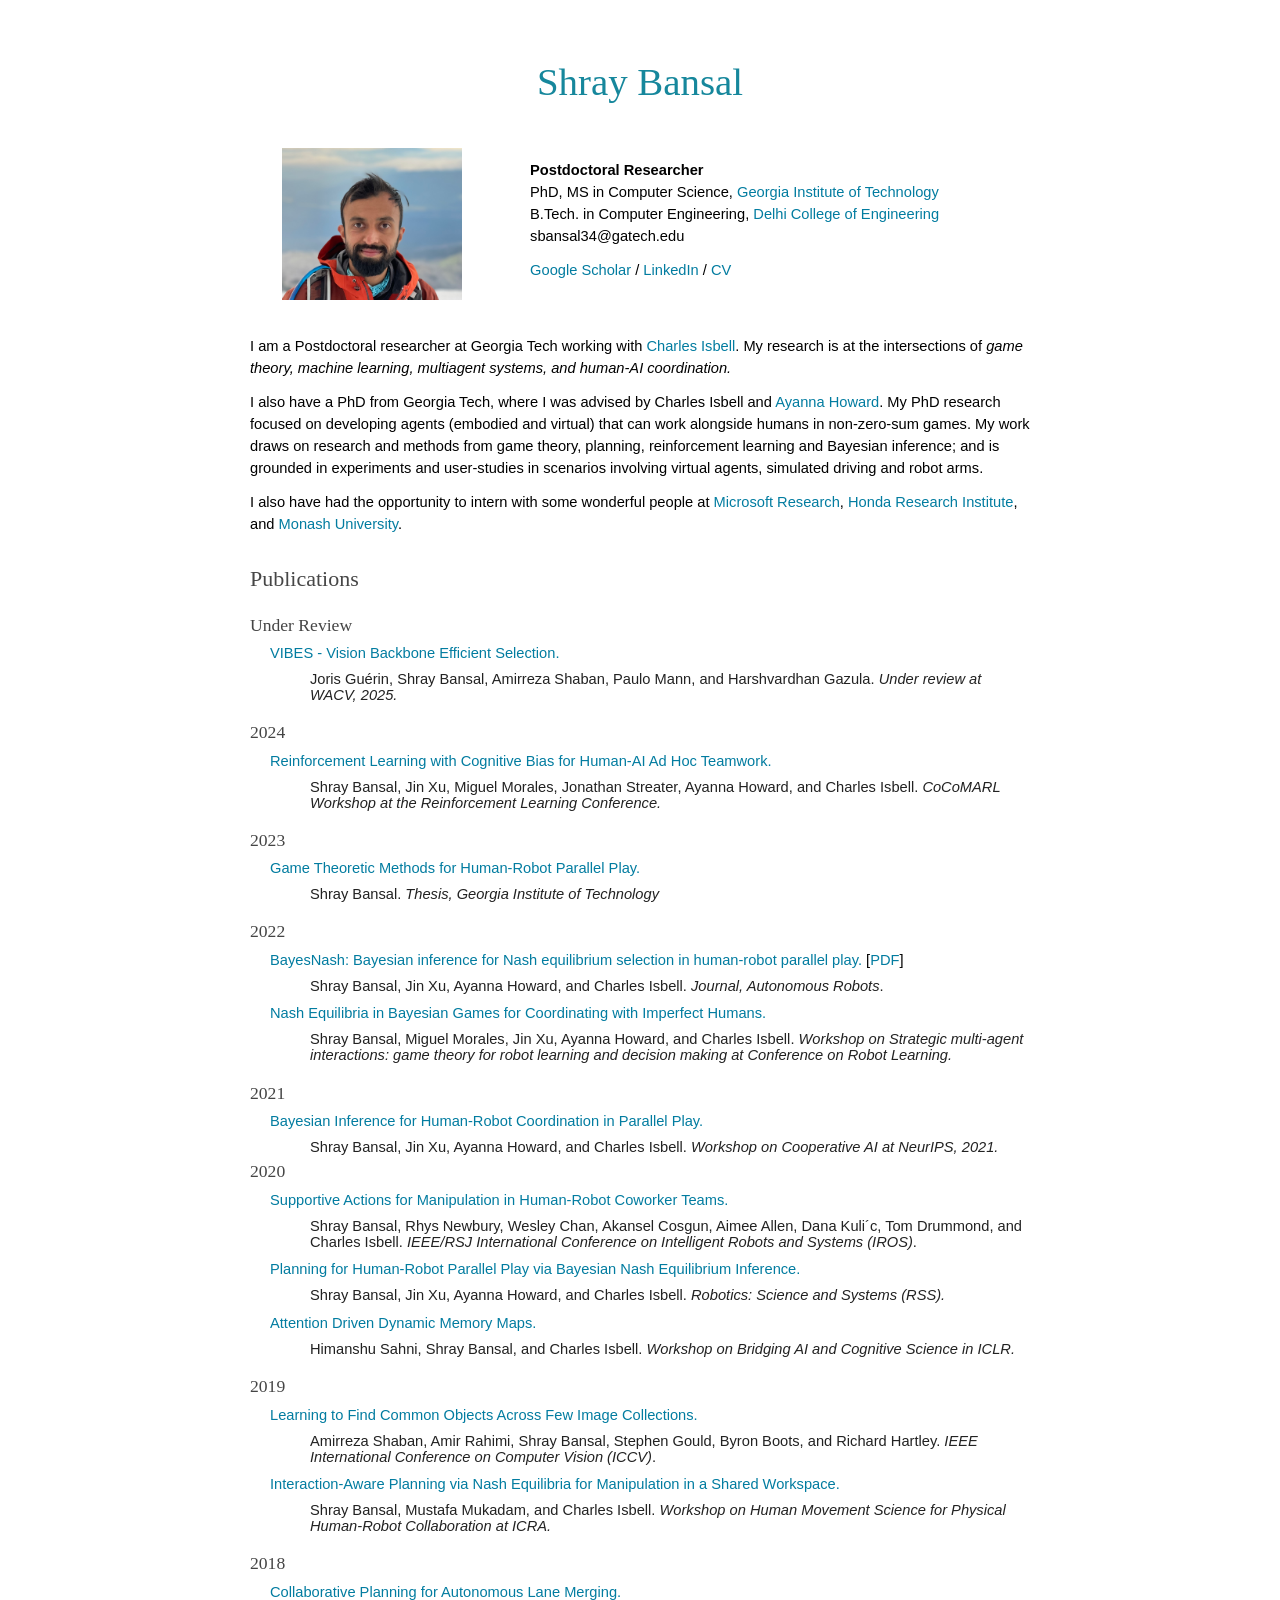
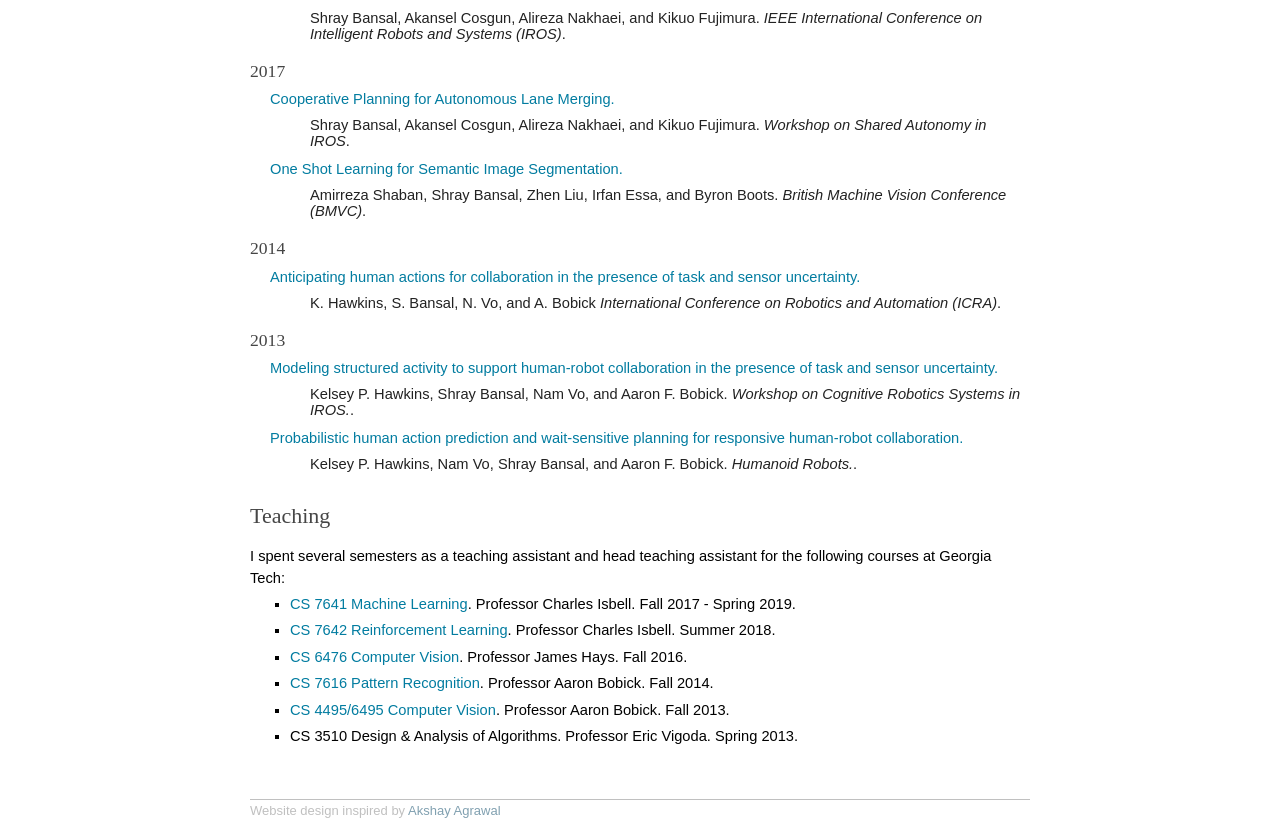
==== index.html @ dee8fccc "fixed issue so photo and text go side by side" ====
<!DOCTYPE html PUBLIC "-//W3C//DTD XHTML 1.1//EN"
  "http://www.w3.org/TR/xhtml11/DTD/xhtml11.dtd">
<html xmlns="http://www.w3.org/1999/xhtml" xml:lang="en">
<head>
<meta name="generator" content="jemdoc, see http://jemdoc.jaboc.net/" />
<meta http-equiv="Content-Type" content="text/html;charset=utf-8" />
<link rel="stylesheet" href="jemdoc.css" type="text/css" />
<meta
  name="viewport"
  content="width=device-width,initial-scale=1,maximum-scale=1,user-scalable=no"/>
<meta http-equiv="X-UA-Compatible" content="IE=edge,chrome=1"/>
<meta name="HandheldFriendly" content="true"/>
<title>Shray Bansal</title>
</head>

<body>
<div id="layout-content">
<div id="toptitle">
<h1>Shray Bansal</h1>
</div>

<!-- <div id="boxed"> -->
<div class="sidebyside">
  <img src="media/images/shray_mount_pot.jpg" alt="Photo of Shray."
       width="180rem" height="152rem" />
</div>
<div class="sidebyside">
  <p>
  <b>Postdoctoral Researcher</b><br />
  PhD, MS in Computer Science,
  <a href="https://www.gatech.edu/">Georgia Institute of Technology</a><br />
  B.Tech. in Computer Engineering, <a href="https://dtu.ac.in/">Delhi College of Engineering</a><br />
  <!-- <a href="/cdn-cgi/l/email-protection" class="__cf_email__" data-cfemail="4d2c263e252c34262c0d2e3e633e392c232b223f2963282938">[email&#160;protected]</a></p> -->
  sbansal34@gatech.edu  
  <p><a href="https://scholar.google.com/citations?user=e-GEqxoAAAAJ&hl=en&view_op=list_works&sortby=pubdate">Google Scholar</a> /
  <!-- <a href="https://github.com/shray/">Github</a> /  -->
  <a href="https://www.linkedin.com/in/shrayb/">LinkedIn</a> /
  <a href = "media/resume.pdf">CV</a>
</div>
<!-- </div> -->

<p>
I am a Postdoctoral researcher at Georgia Tech working with <a href="https://provost.wisc.edu/meet-the-provost/">Charles Isbell</a>. 
My research is at the intersections of <em> game theory, machine learning, multiagent systems, and human-AI coordination. </em>
<!-- During my PhD, I derived machine learning methods
from game-theoretic concepts to enable embodied agents to cooperate with and complete tasks around human agents without access to human data; 
and used human studies to understand the actual interaction that develops between these agents.  -->
</p>
<p>
    I also have a PhD from Georgia Tech, where I was advised by Charles Isbell and <a href="https://engineering.osu.edu/about/office-dean/about-dean-ayanna-howard">Ayanna Howard</a>.
    My PhD research focused on developing agents (embodied and virtual) that can work alongside humans in non-zero-sum games. My work draws on research and methods from game theory, planning, 
    reinforcement learning and Bayesian inference; and is grounded in experiments and user-studies in scenarios involving virtual agents, simulated driving and robot arms.
        
    
    <!-- This work was grounded in experiments and userFor this, I derived machine learning methods from game-theoretic concepts to enable cooperation without access to prior interaction data in settings involving humans and
    (virtual and embodied) agents.   -->

<p>
I also have had the opportunity to intern with some wonderful people at <a href="https://www.microsoft.com/en-us/research/">Microsoft Research</a>, <a href="https://usa.honda-ri.com/">Honda Research Institute</a>, 
and <a href="https://www.monash.edu/">Monash University</a>. 

<!-- with Dan Bohus and Eyal Ofek, and Honda Research Institute 
with Akansel Cosgun and Alireza Nakhaei. I also enjoyed a research summer visit to Monash University to work with Akansel Cosgun and Tom Drummond.  -->
</p>
<!-- In my Masters, my research focused on modeling and predicting human behavior from visual data, where I was advised my <a href="">Aaron Bobick</a>. 
I also worked on some interesting projects in Computer Vision and robotics. As an undergrad, I got to work on parallelization and
 GPU programming before it was cool.   -->



</p>

<a name="pubs"></a>
<h2>Publications</h2>

<h3>Under Review</h3>
<dl>
    <dt class="paper">
    <a href="">
        VIBES - Vision Backbone Efficient Selection. </a> 
    </dt>
    <dd class="paperdetails">
        Joris Guérin, Shray Bansal, Amirreza Shaban, Paulo Mann, and Harshvardhan Gazula.
    <i>Under review at WACV, 2025.</i>
    </dd>
</dl>


<h3>2024</h3>
<dl>
    <dt class="paper">
    <a href="https://openreview.net/pdf?id=fY0b4fvtlx">
        Reinforcement Learning with Cognitive Bias for Human-AI Ad Hoc Teamwork.    </a> 
    </dt>
    <dd class="paperdetails">
        Shray Bansal, Jin Xu, Miguel Morales, Jonathan Streater, Ayanna Howard, and Charles Isbell.
    <i>CoCoMARL Workshop at the Reinforcement Learning Conference.</i>
    </dd>
</dl>

<h3>2023</h3>

<dl>
    <dt>
    <a href="https://repository.gatech.edu/server/api/core/bitstreams/08b1aa26-e6e4-4cf1-98d6-054b0cccb37b/content">
        Game Theoretic Methods for Human-Robot Parallel Play.
    </a>
    </dt>
    <dd class="paperdetails">
    Shray Bansal.
    <i>Thesis, Georgia Institute of Technology</i>
    </dd>
</dl>

<h3>2022</h3>

<dl>
    <dt class="paper">
    <a href="https://link.springer.com/article/10.1007/s10514-021-10023-8">
        BayesNash: Bayesian inference for Nash
        equilibrium selection in human-robot parallel play.
    </a> 
    [<a href="assets/papers/bayes_nash_AURO21_official.pdf">PDF</a>]
    </dt>
    <dd class="paperdetails">
    Shray Bansal, Jin Xu, Ayanna Howard, and Charles Isbell.
    <i>Journal, Autonomous Robots</i>.
    </dd>
</dl>

<dl>
    <dt class="paper">
    <a href="assets/papers/bansal22nash.pdf">
        Nash Equilibria in Bayesian Games for Coordinating with Imperfect Humans.
    </a>
    </dt>
    <dd class="paperdetails">
        Shray Bansal, Miguel Morales, Jin Xu, Ayanna Howard, and Charles Isbell.
    <i>Workshop on Strategic multi-agent interactions: game
        theory for robot learning and decision making at Conference on Robot Learning.</i>
    </dd>
</dl>

<h3>2021</h3>
<dl>
    <dt class="paper">
    <a href="assets/papers/bansal21bayesian.pdf">
        Bayesian Inference for Human-Robot
        Coordination in Parallel Play.
    </dt>
    <dd class="paperdetails">
        Shray Bansal, Jin Xu, Ayanna Howard, and Charles Isbell. 
    <i>Workshop on Cooperative AI at NeurIPS, 2021.</i>
    </dd>
</dl>

<h3>2020</h3>
<dl>
    <dt class="paper">
    <a href="assets/papers/bansal20supportive.pdf">
        Supportive Actions for Manipulation in Human-Robot Coworker Teams.
    </a>
    </dt>
    <dd class="paperdetails">
        Shray Bansal, Rhys Newbury, Wesley Chan, Akansel Cosgun, Aimee Allen, Dana Kuli´c, Tom Drummond,
        and Charles Isbell.
    <i> IEEE/RSJ
        International Conference on Intelligent Robots and Systems (IROS)</i>.
    </dd>
</dl>

<dl>
    <dt class="paper">
    <a href="https://www.roboticsproceedings.org/rss16/p042.pdf">
        Planning for Human-Robot Parallel Play via
        Bayesian Nash Equilibrium Inference. 
    </a>
    </dt>
    <dd class="paperdetails">
        Shray Bansal, Jin Xu, Ayanna Howard, and Charles Isbell. 
    <i>Robotics: Science and Systems (RSS).</i>
    </dd>
</dl>

<dl>
    <dt class="paper">
    <a href="https://baicsworkshop.github.io/pdf/BAICS_18.pdf">
        Attention Driven Dynamic Memory Maps.
        </a> 
    </dt>
    <dd class="paperdetails">
        Himanshu Sahni, Shray Bansal, and Charles Isbell. 
    <i>Workshop
        on Bridging AI and Cognitive Science in ICLR.</i>
    </dd>
</dl>

<h3>2019</h3>
<dl>
    <dt class="paper">
    <a href="https://openaccess.thecvf.com/content_ICCV_2019/papers/Shaban_Learning_to_Find_Common_Objects_Across_Few_Image_Collections_ICCV_2019_paper.pdf">
        Learning to Find Common Objects
        Across Few Image Collections.
    </a>
    </dt>
    <dd class="paperdetails">
        Amirreza Shaban, Amir Rahimi, Shray Bansal, Stephen Gould, Byron Boots, and Richard Hartley.
    <i>IEEE International Conference on Computer Vision (ICCV)</i>.
    </dd>
</dl>

<dl>
    <dt class="paper">
    <a href="http://hms2019icra.mit.edu/wp-content/uploads/2019/05/Bansal.pdf">
        Interaction-Aware Planning via Nash Equilibria for
        Manipulation in a Shared Workspace.
    </a>
    <!-- [<a href="http://hms2019icra.mit.edu/wp-content/uploads/2019/05/Bansal.pdf">PDF</a>] -->
    </dt>
    <dd class="paperdetails">
        Shray Bansal, Mustafa Mukadam, and Charles Isbell.
    <i>Workshop on Human Movement Science for Physical Human-Robot
        Collaboration at ICRA.</i>
    </dd>
</dl>

<h3>2018</h3>
<dl>
    <dt class="paper">
    <a href="https://arxiv.org/pdf/1808.02550">
        Collaborative Planning for
        Autonomous Lane Merging.
    </a>
    </dt>
    <dd class="paperdetails">
        Shray Bansal, Akansel Cosgun, Alireza Nakhaei, and Kikuo Fujimura. 
    <i>IEEE International Conference on Intelligent Robots and Systems (IROS)</i>.
    </dd>
</dl>

<h3>2017</h3>
<dl>
    <dt class="paper">
    <a href="assets/papers/bansal18collaborative.pdf">
        Cooperative Planning for
        Autonomous Lane Merging.
    </a>
    </dt>
    <dd class="paperdetails">
        Shray Bansal, Akansel Cosgun, Alireza Nakhaei, and Kikuo Fujimura. 
        <i>Workshop on Shared Autonomy in IROS</i>.
    </dd>
</dl>

<dl>
    <dt class="paper">
    <a href="https://arxiv.org/pdf/1709.03410">One Shot Learning for Semantic
        Image Segmentation.</a>
    </dt>
    <dd class="paperdetails">
        Amirreza Shaban, Shray Bansal, Zhen Liu, Irfan Essa, and Byron Boots.
    <i>British Machine Vision Conference (BMVC)</i>.
    </dd>
</dl>

<h3>2014</h3>
<dl>
  <dt class="paper">
  <a href="https://repository.gatech.edu/server/api/core/bitstreams/9cced9b8-6d47-42d0-8b3e-4bc27c5067c7/content">Anticipating human actions for collaboration in the presence
    of task and sensor uncertainty.</a> 
  </dt>
  <dd class="paperdetails">
    K. Hawkins, S. Bansal, N. Vo, and A. Bobick 
    <i>International Conference on Robotics and Automation (ICRA)</i>.
 </dd>
</dl>

<h3>2013</h3>
<dl>
  <dt class="paper">
    <a href="https://renaud-detry.net/events/crs2013/papers/Hawkins.pdf"> Modeling structured activity to support
    human-robot collaboration in the presence of task and sensor uncertainty.</a>
</dt>
  <dd class="paperdetails">
    Kelsey P. Hawkins, Shray Bansal, Nam Vo, and Aaron F. Bobick. 
    <i>Workshop on Cognitive Robotics
        Systems in IROS.</i>.
 </dd>
</dl>

<dl>
    <dt class="paper">
        <a href="https://repository.gatech.edu/server/api/core/bitstreams/afbe0fba-16c5-4cf7-8fdb-8bea0f1c852f/content">Probabilistic human action prediction and
        wait-sensitive planning for responsive human-robot collaboration.</a>
    </dt>
    <dd class="paperdetails">
      Kelsey P. Hawkins, Nam Vo, Shray Bansal, and Aaron F. Bobick. 
      <i>Humanoid Robots.</i>.
   </dd>
  </dl>

<a name="teaching"></a>
<h2>Teaching</h2>
<p>I spent several semesters as a teaching assistant and head teaching assistant for the following courses at Georgia Tech:</p>
<ul>
<li><p><a href="https://omscs.gatech.edu/cs-7641-machine-learning">CS 7641 Machine Learning</a>. Professor Charles Isbell. Fall 2017 - Spring 2019.</p>
</li>
<li><p><a href="https://omscs.gatech.edu/cs-7642-reinforcement-learning">CS 7642 Reinforcement Learning</a>. Professor Charles Isbell. Summer 2018.</p>
</li>
<li><p><a href="https://sites.cc.gatech.edu/classes/AY2016/cs4476_fall/">CS 6476 Computer Vision</a>. Professor James Hays. Fall 2016.</p>
</li>
<li><p><a href="https://faculty.cc.gatech.edu/~afb/classes/CS7616-Spring2014/">CS 7616 Pattern Recognition</a>. Professor Aaron Bobick. Fall 2014.</p>
</li>
<li><p><a href="https://faculty.cc.gatech.edu/~afb/classes/CS4495-Fall2013/">CS 4495/6495 Computer Vision</a>. Professor Aaron Bobick. Fall 2013.</p>
</li>
<li><p>CS 3510 Design & Analysis of Algorithms. Professor Eric Vigoda. Spring 2013.</p>
</li>

</ul>


<div id="footer">
    <p class="center-text">Website design inspired by <a href="https://www.akshayagrawal.com/">Akshay Agrawal</a></p>

</div>
</div>
</body>
</html>
---- jemdoc.css ----
/* Default css file for jemdoc. */
@import("https://fonts.googleapis.com/css?family=PT+Serif");
@import("https://fonts.googleapis.com/css?family=Open+Sans");

table#tlayout {
    border: none;
    border-collapse: separate;
    background: white;
}

body {
    background: white;
    font-family: 'Open Sans', sans-serif;
    padding-bottom: 8px;
    margin: 0;
    font-size: 11pt;
}

.sidebyside {
  display: inline-block;
  vertical-align: middle;
  padding-left: 2rem;
  padding-right: 2rem;
  width: auto;
  height: auto;
  padding: 2rem;
}

.date {
    color: #000000;
}

.highlight {
    font-weight: 600;
}

.paper {
}

.paperdetails {
  margin-top: 10px;
}

#layout-menu {
    background: #f6f6f6;
    border: 1px solid #dddddd;
    padding-top: 0.5em;
    padding-left: 8px;
    padding-right: 8px;
    font-size: 1.0em;
    width: auto;
    white-space: nowrap;
    text-align: left;
    vertical-align: top;
}

#layout-menu td {
    background: #f4f4f4;
    vertical-align: top;
}

#layout-content {
    padding-top: 3.0em;
    padding-left: 1.0em;
    padding-right: 1.0em;
    border: none;
    background: white;
    text-align: left;
    vertical-align: top;
    max-width: 780px;
    margin: 0 auto;
}

#layout-menu a {
    line-height: 1.5em;
    margin-left: 0.5em;
}

tt {
    background: #ffffdd;
}

pre, tt {
    font-size: 90%;
    font-family: monaco, monospace;
}

a, a > tt, .tooltip {
    color: #027ca0;
    text-decoration: none;
}

a:hover, .tooltip:hover {
    border-bottom: 1px gray dotted;
    cursor: pointer;
}

#layout-menu a.current:link, #layout-menu a.current:visited {
    color: #022b6d;
    border-bottom: 1px gray solid;
}
#layout-menu a:link, #layout-menu a:visited, #layout-menu a:hover {
    color: #527bbd;
    text-decoration: none;
}
#layout-menu a:hover {
    text-decoration: none;
}

div.menu-category {
    border-bottom: 1px solid gray;
    margin-top: 0.8em;
    padding-top: 0.2em;
    padding-bottom: 0.1em;
    font-weight: bold;
}

div.menu-item {
    padding-left: 16px;
    text-indent: -16px;
}

div#toptitle {
    padding-bottom: 0.2em;
    margin-bottom: 0.5em;
    text-align: center;
}

/* Reduce space if we begin the page with a title. */
div#toptitle + h2, div#toptitle + h3 {
    margin-top: -0.7em;
}

div#subtitle {
    margin-top: 0.0em;
    margin-bottom: 0.0em;
    padding-top: 0em;
    padding-bottom: 0.1em;
}

div#boxed {
    border: 1px dashed gray;
    margin: 10px;
    margin-bottom: 20px;
}

em {
    font-style: italic;
}

strong {
    font-weight: bold;
}

h1, h2, h3, h4, h5, h6 {
    font-family: 'PT Serif', serif;
    color: #16879c;
    font-weight: normal;
}

h1, h2, h3 {
    margin-top: 0.7em;
    margin-bottom: 0.3em;
    padding-bottom: 0.2em;
    line-height: 1.0;
    padding-top: 0.5em;
}

h1 {
    font-size: 265%;
}

h2 {
    padding-top: 0.8em;
    padding-bottom: 0.5em;
    font-size: 150%;
    color: #464646;
}

h2 + h3 {
    padding-top: 0.2em;
}

h3 {
    font-size: 110%;
    color: #454545;
    border-bottom: none;
    font-size: 120%;
}

p {
    margin-top: 0.0em;
    margin-bottom: 0.8em;
    padding: 0;
    line-height: 1.5;
}

pre {
    padding: 0;
    margin: 0;
}

div#footer {
    font-size: small;
    border-top: 1px solid #c0c0c0;
    padding-top: 0.1em;
    margin-top: 4.0em;
    color: #c0c0c0;
}

div#footer a {
    color: #80a0b0;
}

div#footer-text {
    float: left;
    padding-bottom: 8px;
}

ul, ol, dl {
    margin-top: 0.2em;
    padding-top: 0;
    margin-bottom: 0.8em;
}

dt {
    margin-top: 0.5em;
    margin-bottom: 0;
}

dl {
    margin-left: 20px;
}

dd {
    color: #222222;
}

dd > *:first-child {
    margin-top: 0;
}

ul {
    list-style-position: outside;
    list-style-type: square;
}

p + ul, p + ol {
    margin-top: -0.5em;
}

li ul, li ol {
    margin-top: -0.3em;
}

ol {
    list-style-position: outside;
    list-style-type: decimal;
}

li p, dd p {
    margin-bottom: 0.3em;
}


ol ol {
    list-style-type: lower-alpha;
}

ol ol ol {
    list-style-type: lower-roman;
}

p + div.codeblock {
    margin-top: -0.6em;
}

div.codeblock, div.infoblock {
    margin-right: 0%;
    margin-top: 1.2em;
    margin-bottom: 1.3em;
}

div.blocktitle {
    font-weight: bold;
    color: #cd7b62;
    margin-top: 1.2em;
    margin-bottom: 0.1em;
}

div.blockcontent {
    border: 1px solid silver;
    padding: 0.3em 0.5em;
}

div.infoblock > div.blockcontent {
    background: #ffffee;
}

div.blockcontent p + ul, div.blockcontent p + ol {
    margin-top: 0.4em;
}

div.infoblock p {
    margin-bottom: 0em;
}

div.infoblock li p, div.infoblock dd p {
    margin-bottom: 0.5em;
}

div.infoblock p + p {
    margin-top: 0.8em;
}

div.codeblock > div.blockcontent {
    background: #f6f6f6;
}

span.pycommand {
    color: #000070;
}

span.statement {
    color: #008800;
}
span.builtin {
    color: #000088;
}
span.special {
    color: #990000;
}
span.operator {
    color: #880000;
}
span.error {
    color: #aa0000;
}
span.comment, span.comment > *, span.string, span.string > * {
    color: #606060;
}

@media print {
    #layout-menu { display: none; }
}

#fwtitle {
    margin: 2px;
}

#fwtitle #toptitle {
    padding-left: 0.5em;
    margin-bottom: 0.5em;
}

#layout-content h1:first-child, #layout-content h2:first-child, #layout-content h3:first-child {
    margin-top: -0.7em;
}

div#toptitle h1, #layout-content div#toptitle h1 {
    margin-bottom: 0.0em;
    padding-bottom: 0.1em;
    padding-top: 0;
    margin-top: 0.5em;
    border-bottom: none;
}

img.eq {
    padding: 0;
    padding-left: 0.1em;
    padding-right: 0.1em;
    margin: 0;
}

img.eqwl {
    padding-left: 2em;
    padding-top: 0.6em;
    padding-bottom: 0.2em;
    margin: 0;
}

table {
    border: 2px solid black;
    border-collapse: collapse;
}

td {
    padding: 2px;
    padding-left: 0.5em;
    padding-right: 0.5em;
    text-align: center;
    border: 1px solid gray;
}

table + table {
    margin-top: 1em;
}

tr.heading {
    font-weight: bold;
    border-bottom: 2px solid black;
}

img {
    border: none;
    max-width: 100%;
}

table.imgtable, table.imgtable td {
    border: none;
    text-align: left;
}

.bibtex_hidden {
    display:none;
}

.tooltip {
  position: relative;
  display: inline;
}

.tooltip .tooltiptext {
  visibility: hidden;
  width: 140px;
  background-color: #555;
  color: #fff;
  text-align: center;
  border-radius: 6px;
  padding: 5px;
  position: absolute;
  z-index: 1;
  bottom: 150%;
  left: 50%;
  margin-left: -75px;
  opacity: 0;
  transition: opacity 0.3s;
}

.tooltip .tooltiptext::after {
  content: "";
  position: absolute;
  top: 100%;
  left: 50%;
  margin-left: -5px;
  border-width: 5px;
  border-style: solid;
  border-color: #555 transparent transparent transparent;
}

.tooltip:hover .tooltiptext {
  visibility: visible;
  opacity: .8;
}

.grid-container {
  display: inline-grid;
  grid-template-columns: auto auto;
  align-items: center;
  margin: 20px;
}
.grid-item {
  padding: 10px;
  max-width: 80%;
  font-style: italic;
}
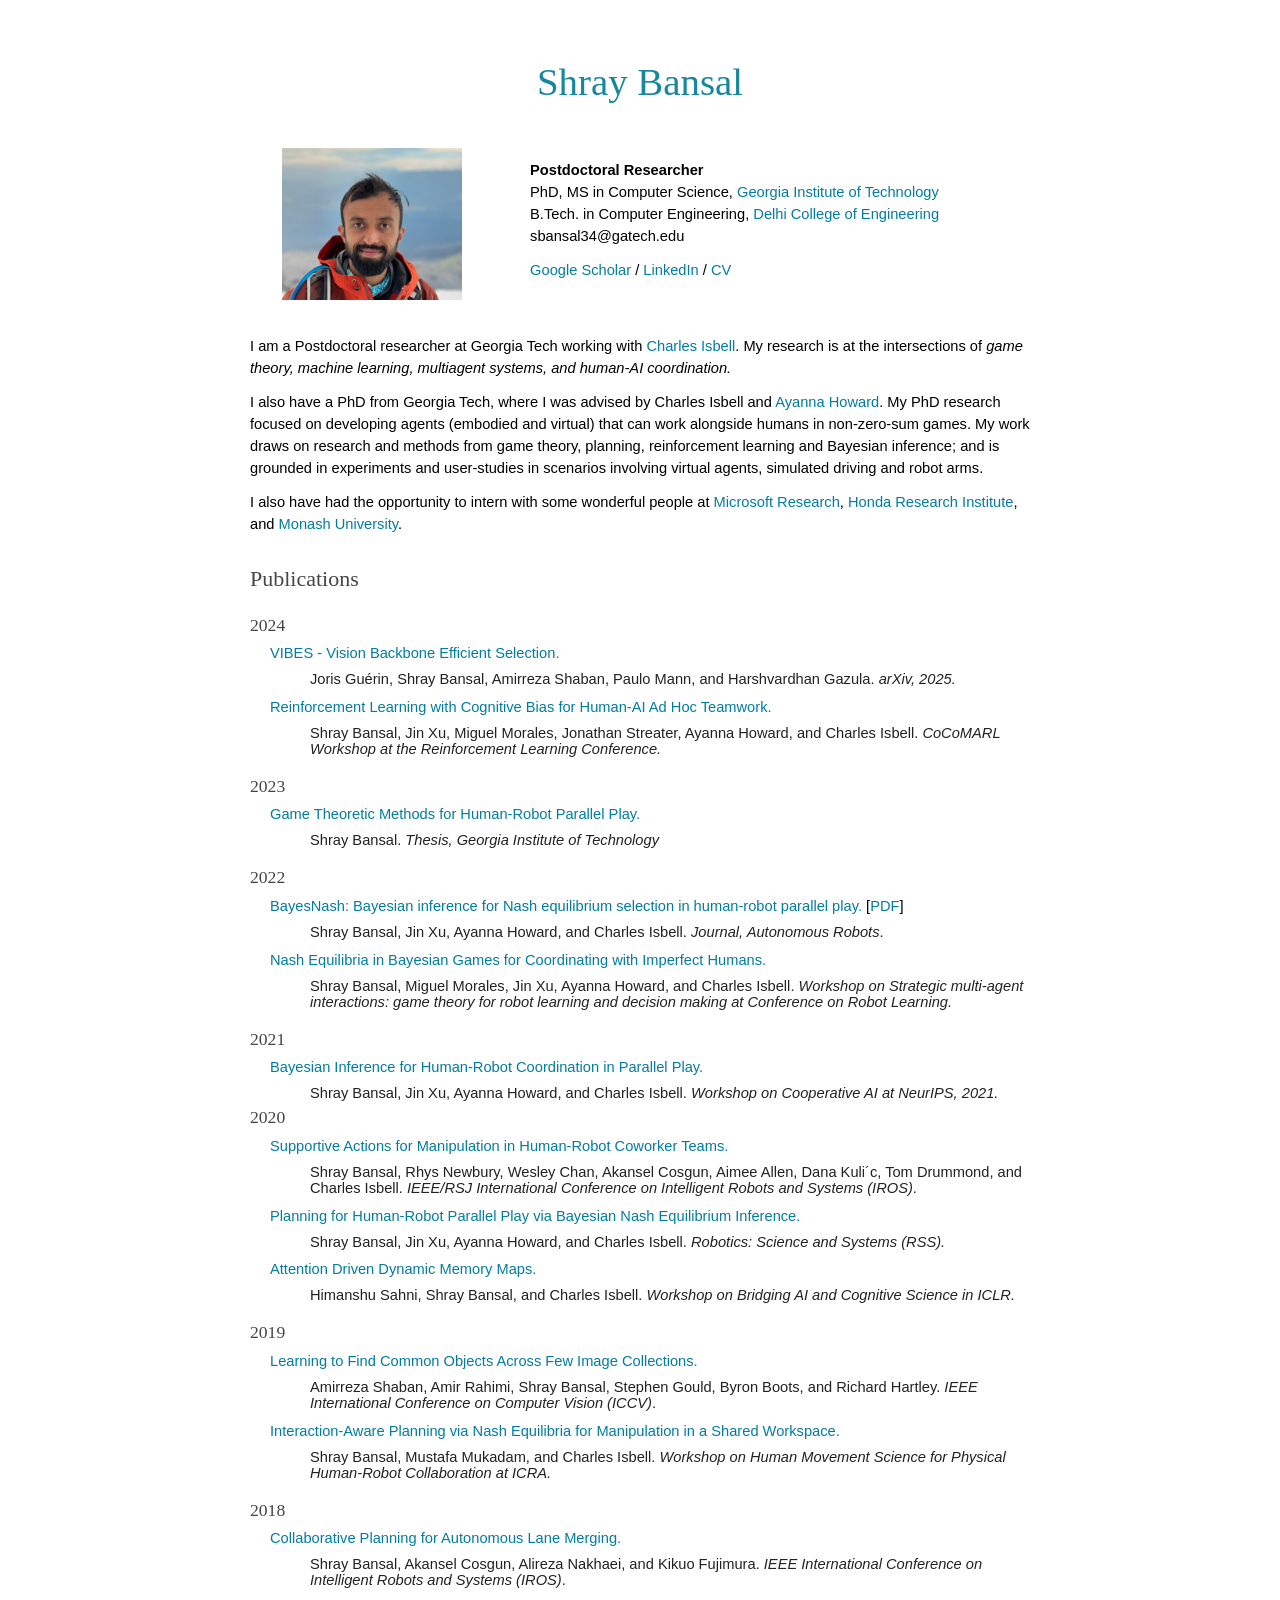
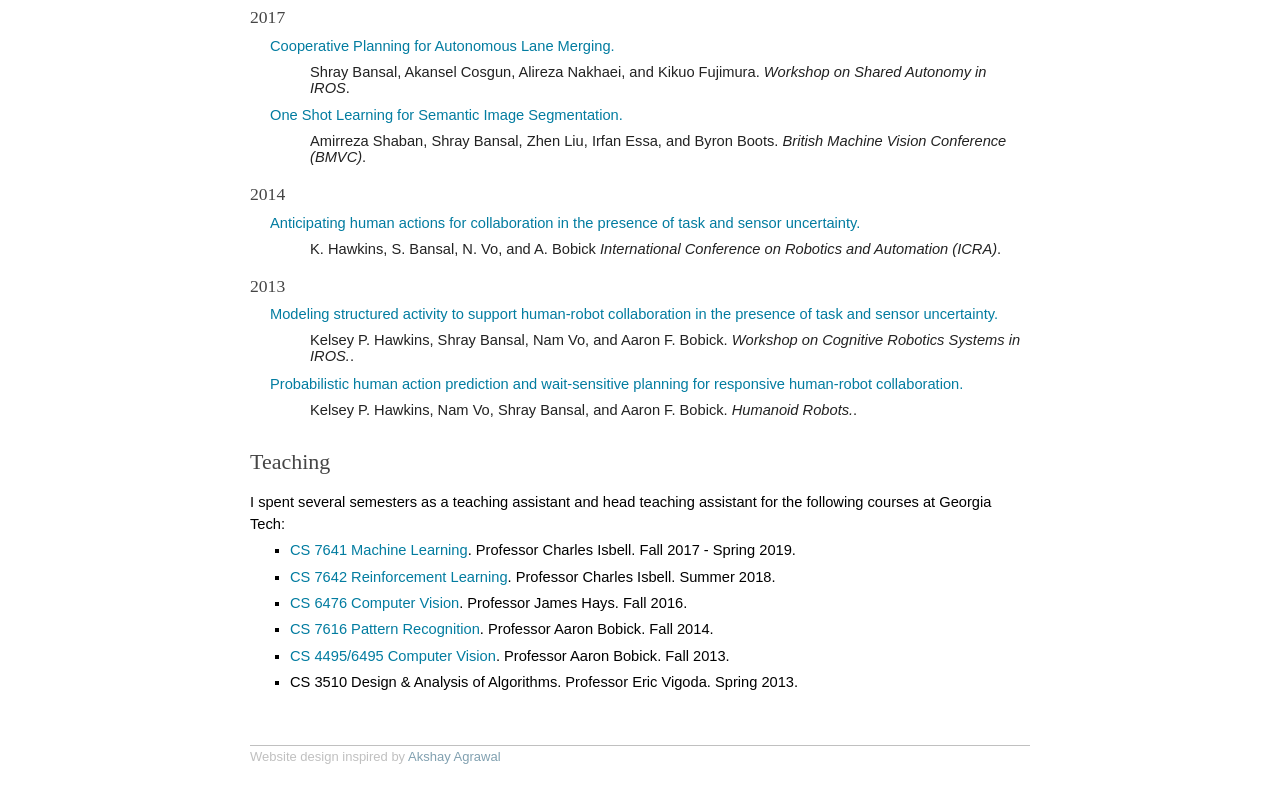
==== commit 37313d7d: "Include arxiv link to Joris paper" ====
--- a/index.html
+++ b/index.html
@@ -3,6 +3,15 @@
   "http://www.w3.org/TR/xhtml11/DTD/xhtml11.dtd">
 <html xmlns="http://www.w3.org/1999/xhtml" xml:lang="en">
 <head>
+<!-- Google tag (gtag.js) -->
+<script async src="https://www.googletagmanager.com/gtag/js?id=G-E51Q0NTD00"></script>
+<script>
+  window.dataLayer = window.dataLayer || [];
+  function gtag(){dataLayer.push(arguments);}
+  gtag('js', new Date());
+
+  gtag('config', 'G-E51Q0NTD00');
+</script>
 <meta name="generator" content="jemdoc, see http://jemdoc.jaboc.net/" />
 <meta http-equiv="Content-Type" content="text/html;charset=utf-8" />
 <link rel="stylesheet" href="jemdoc.css" type="text/css" />
@@ -41,7 +50,7 @@
 <!-- </div> -->
 
 <p>
-I am a Postdoctoral researcher at Georgia Tech working with <a href="https://provost.wisc.edu/meet-the-provost/">Charles Isbell</a>. 
+I am a Postdoctoral researcher at Georgia Tech working with <a href="https://faculty.cc.gatech.edu/~isbell/">Charles Isbell</a>. 
 My research is at the intersections of <em> game theory, machine learning, multiagent systems, and human-AI coordination. </em>
 <!-- During my PhD, I derived machine learning methods
 from game-theoretic concepts to enable embodied agents to cooperate with and complete tasks around human agents without access to human data; 
@@ -74,21 +83,19 @@
 <a name="pubs"></a>
 <h2>Publications</h2>
 
-<h3>Under Review</h3>
-<dl>
-    <dt class="paper">
-    <a href="">
+<h3>2024</h3>
+<dl>
+    <dt class="paper">
+    <a href="https://arxiv.org/abs/2410.08592">
         VIBES - Vision Backbone Efficient Selection. </a> 
     </dt>
     <dd class="paperdetails">
         Joris Guérin, Shray Bansal, Amirreza Shaban, Paulo Mann, and Harshvardhan Gazula.
-    <i>Under review at WACV, 2025.</i>
-    </dd>
-</dl>
-
-
-<h3>2024</h3>
-<dl>
+    <i>arXiv, 2025.</i>
+    </dd>
+</dl>
+
+  <dl>
     <dt class="paper">
     <a href="https://openreview.net/pdf?id=fY0b4fvtlx">
         Reinforcement Learning with Cognitive Bias for Human-AI Ad Hoc Teamwork.    </a> 
@@ -242,7 +249,7 @@
 <h3>2017</h3>
 <dl>
     <dt class="paper">
-    <a href="assets/papers/bansal18collaborative.pdf">
+    <a href="assets/papers/bansal17iros.pdf">
         Cooperative Planning for
         Autonomous Lane Merging.
     </a>
--- a/jemdoc.css
+++ b/jemdoc.css
@@ -105,6 +105,10 @@
 }
 #layout-menu a:hover {
     text-decoration: none;
+}
+.link-style {
+    color: #027ca0; /* or #022b6d for the current link color */
+    cursor: default; /* Prevents pointer cursor */
 }
 
 div.menu-category {
@@ -463,4 +467,4 @@
   padding: 10px;
   max-width: 80%;
   font-style: italic;
-}+}
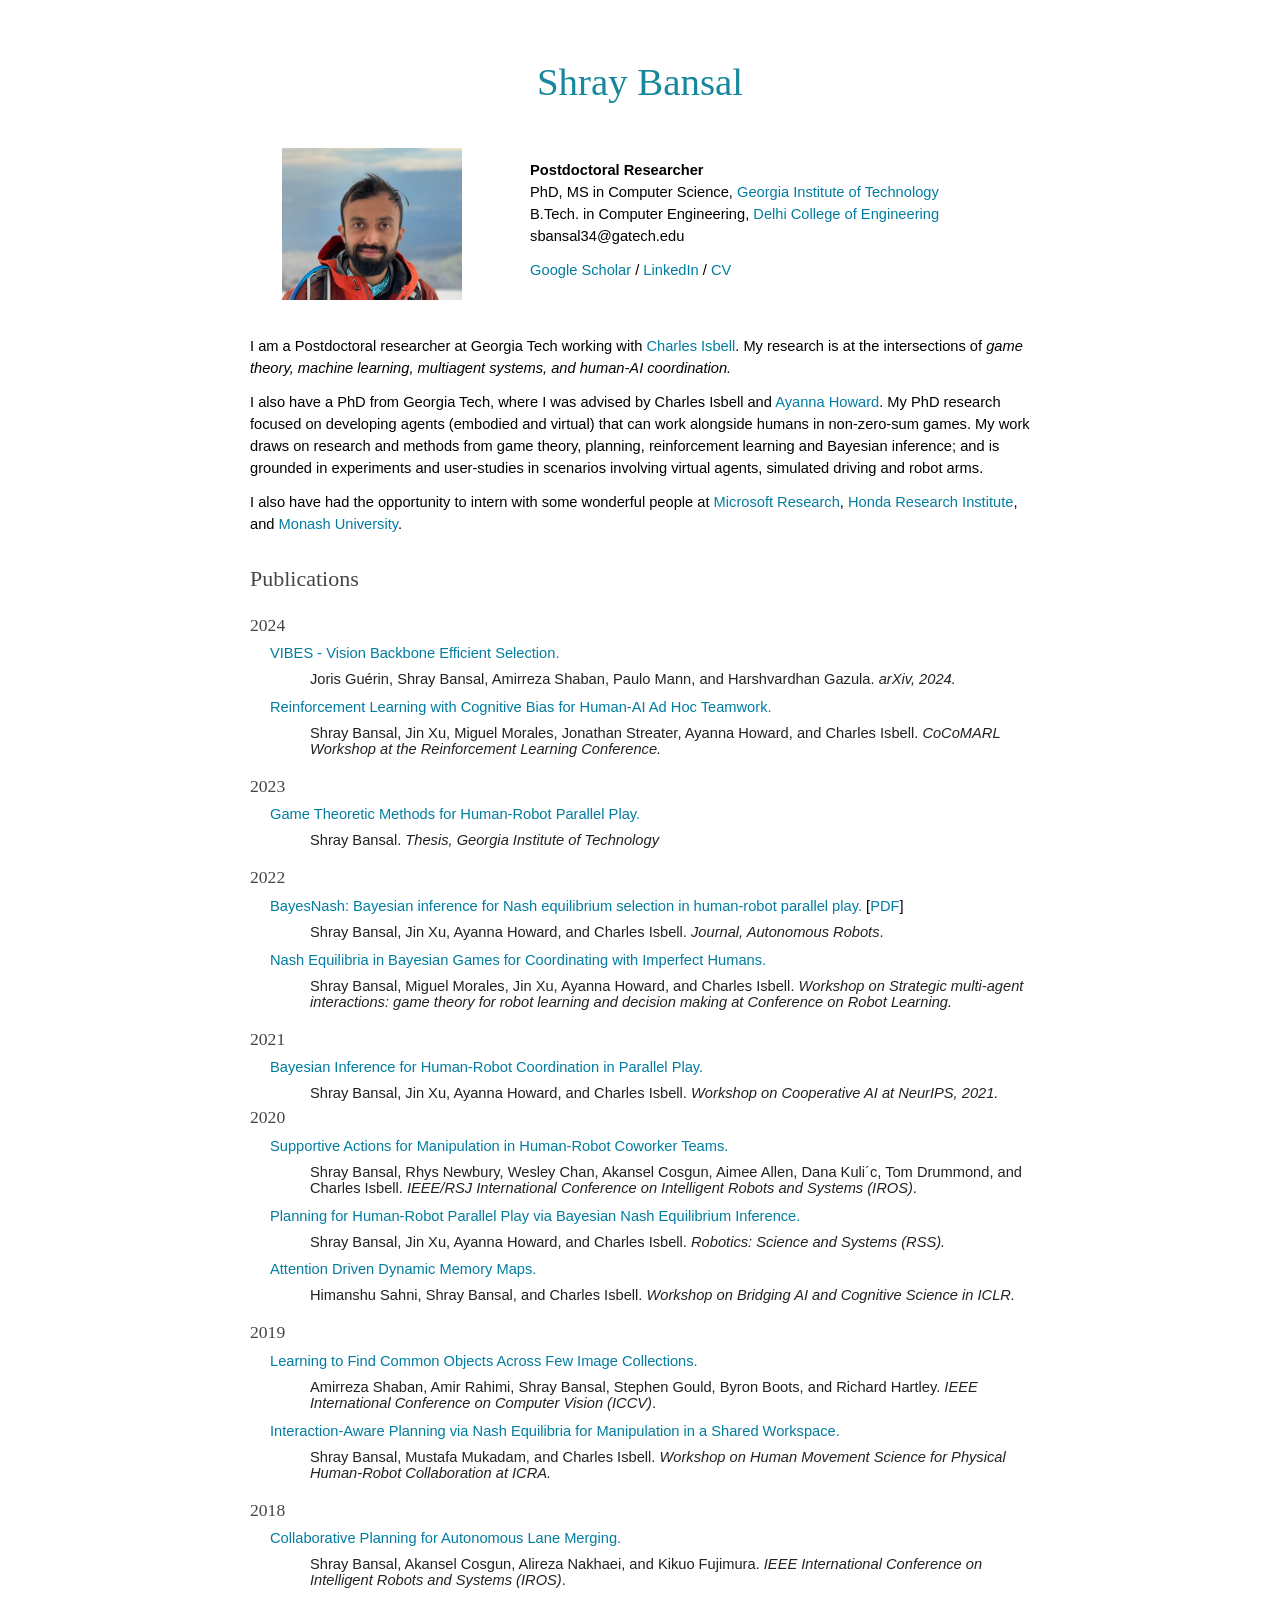
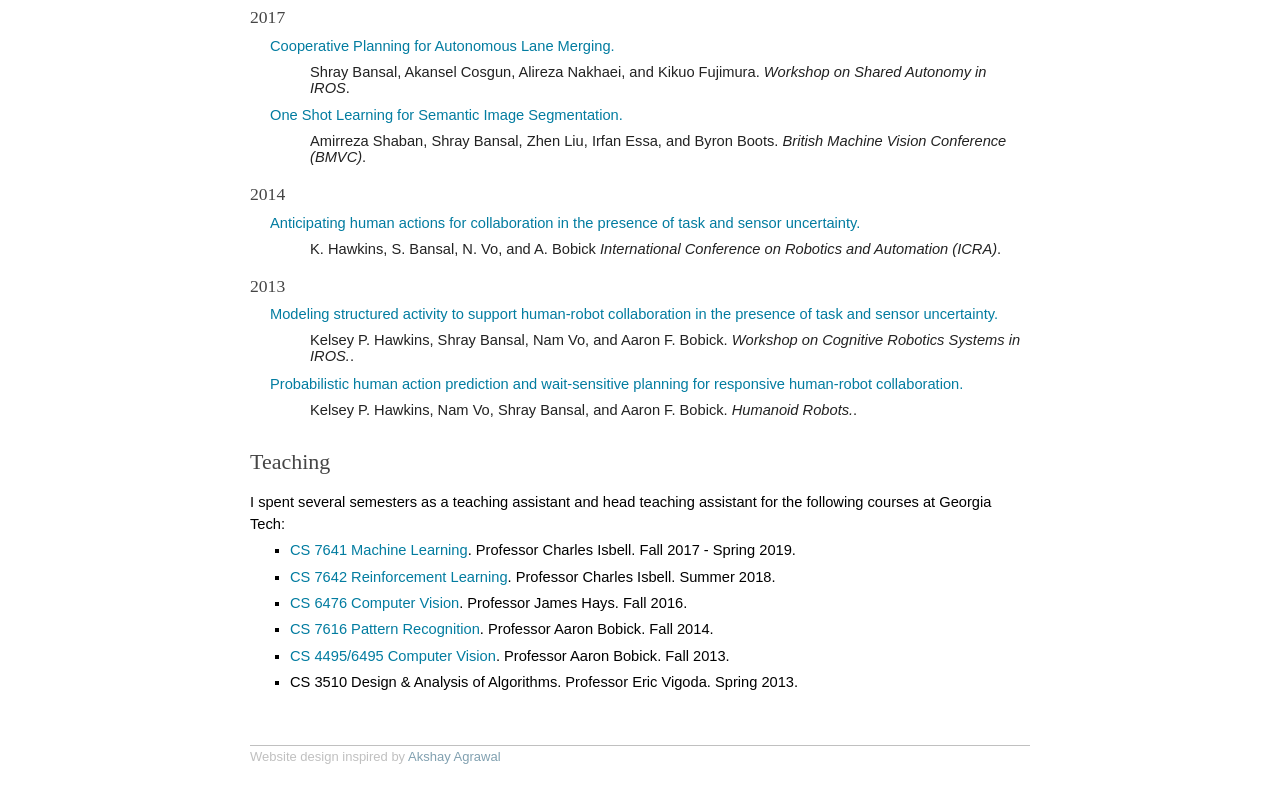
==== commit 26ef94ad: "fix typo" ====
--- a/index.html
+++ b/index.html
@@ -91,7 +91,7 @@
     </dt>
     <dd class="paperdetails">
         Joris Guérin, Shray Bansal, Amirreza Shaban, Paulo Mann, and Harshvardhan Gazula.
-    <i>arXiv, 2025.</i>
+    <i>arXiv, 2024.</i>
     </dd>
 </dl>
 
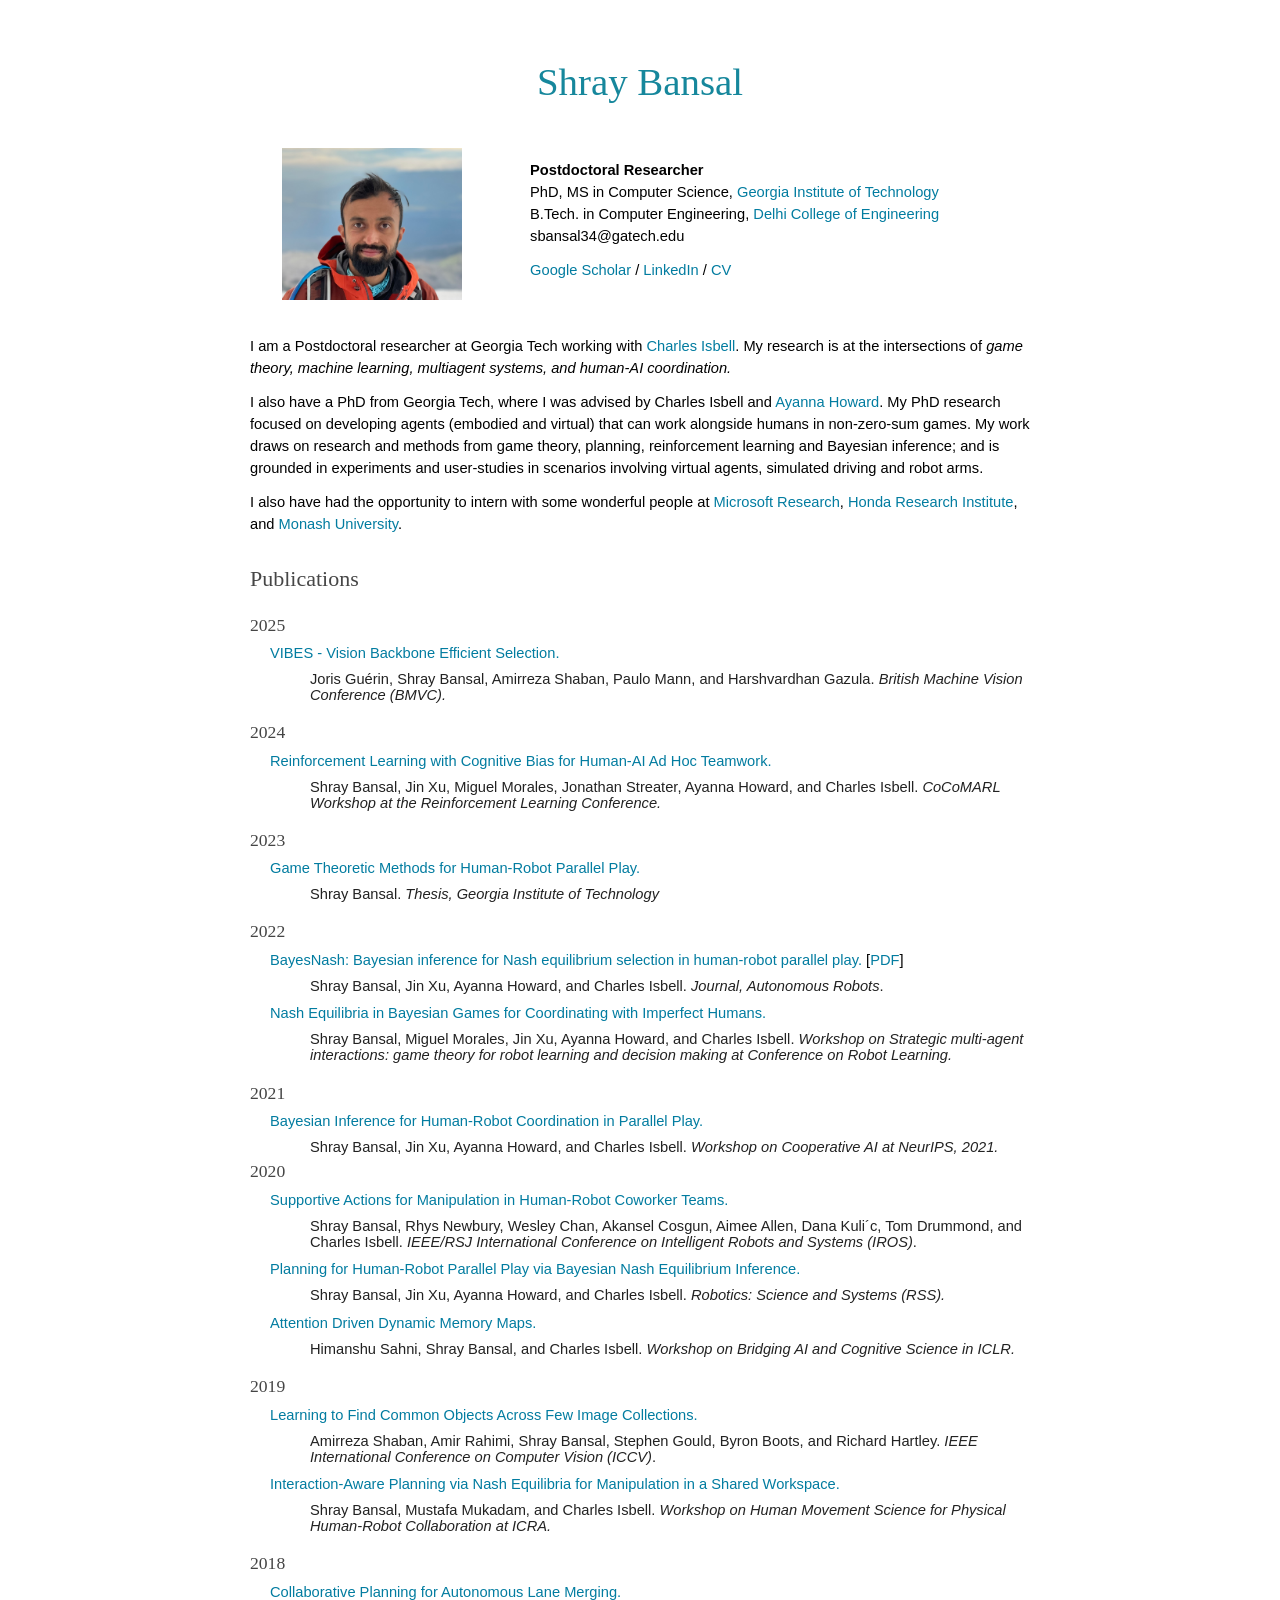
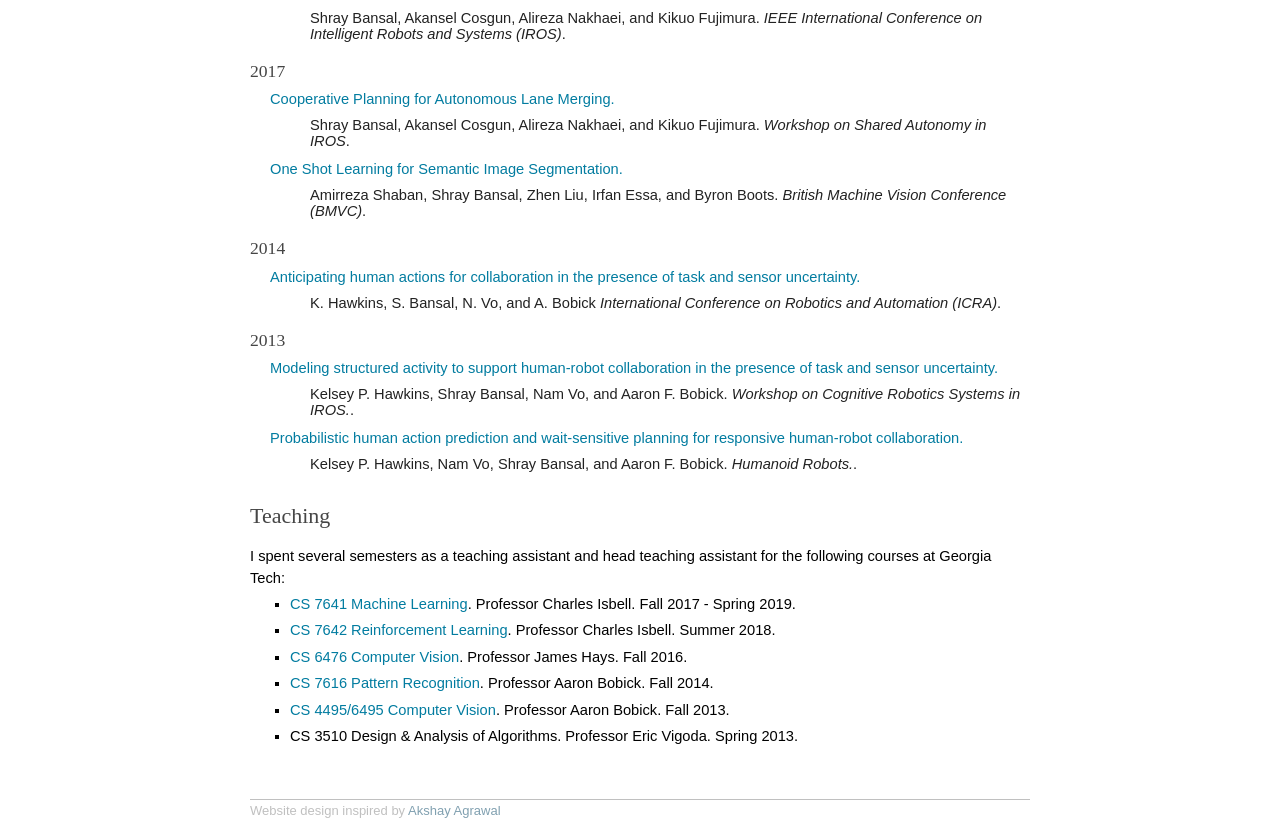
==== commit 189b8a12: "Updated to add BMVC paper." ====
--- a/index.html
+++ b/index.html
@@ -83,7 +83,7 @@
 <a name="pubs"></a>
 <h2>Publications</h2>
 
-<h3>2024</h3>
+<h3>2025</h3>
 <dl>
     <dt class="paper">
     <a href="https://arxiv.org/abs/2410.08592">
@@ -91,10 +91,21 @@
     </dt>
     <dd class="paperdetails">
         Joris Guérin, Shray Bansal, Amirreza Shaban, Paulo Mann, and Harshvardhan Gazula.
+    <i>British Machine Vision Conference (BMVC).</i>
+    </dd>
+</dl>
+<h3>2024</h3>
+<!-- <dl>
+    <dt class="paper">
+    <a href="https://arxiv.org/abs/2410.08592">
+        VIBES - Vision Backbone Efficient Selection. </a> 
+    </dt>
+    <dd class="paperdetails">
+        Joris Guérin, Shray Bansal, Amirreza Shaban, Paulo Mann, and Harshvardhan Gazula.
     <i>arXiv, 2024.</i>
     </dd>
 </dl>
-
+ -->
   <dl>
     <dt class="paper">
     <a href="https://openreview.net/pdf?id=fY0b4fvtlx">
